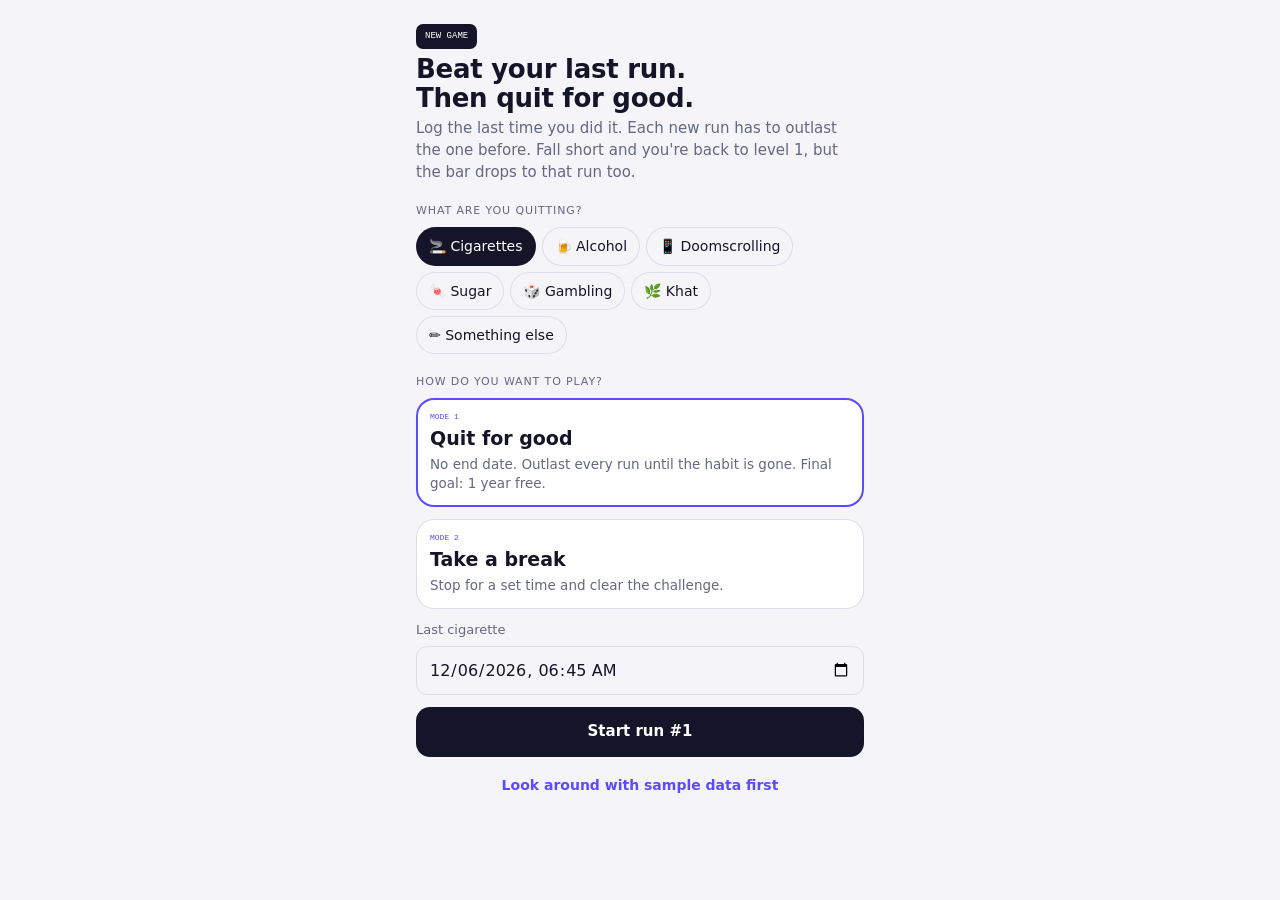
==== index.html @ c0fa637f "First version of Play and Quit PWA Phone-first quit tracker: beat your last run (the Boss) to level " ====
<!doctype html>
<html lang="en">
<head>
<meta charset="utf-8">
<meta name="viewport" content="width=device-width,initial-scale=1,viewport-fit=cover">
<meta http-equiv="Content-Security-Policy" content="default-src 'none'; script-src 'self'; style-src 'self' 'unsafe-inline' https://fonts.googleapis.com; font-src https://fonts.gstatic.com; img-src 'self' data:; connect-src 'self'; manifest-src 'self'; worker-src 'self'; base-uri 'none'; form-action 'none'; object-src 'none'">
<meta name="referrer" content="no-referrer">
<title>Play and Quit</title>
<meta name="theme-color" content="#170f35">
<link rel="stylesheet" href="https://fonts.googleapis.com/css2?family=Bricolage+Grotesque:opsz,wght@12..96,600;12..96,800&family=DM+Sans:wght@400;500;700&family=Press+Start+2P&family=JetBrains+Mono:wght@500;700&display=swap">
<link rel="manifest" href="manifest.webmanifest">
<link rel="icon" href="icon.svg" type="image/svg+xml">
<link rel="apple-touch-icon" href="icon-192.png">
<meta name="apple-mobile-web-app-capable" content="yes">
<meta name="mobile-web-app-capable" content="yes">
<link rel="stylesheet" href="app.css">
<style>:root{padding-top:env(safe-area-inset-top,0px)}body{margin:0}[hidden]{display:none!important}</style>
</head>
<body>
<div class="app" id="app"></div>
<div id="layer"></div>
<script src="app.js"></script>
</body>
</html>
---- app.css ----
/* Layout: one phone-width column. A clean light shell, with a dark arcade score cabinet as the centerpiece of each screen and a tab bar pinned to the bottom. */
:root{
  --bg:#f4f4f9; --card:#ffffff; --tx:#151529; --mu:#646882; --track:#e6e7f0; --line:#dcdde8;
  --btn:#151529; --btntx:#ffffff; --chip:#e9e6ff;
  --cab:#170f35; --cab2:#241a52; --cabgrid:#2e2462; --cabtx:#f4f0ff; --cabmu:#a197cf;
  --xp:#5b4bff; --amber:#ffb627; --pink:#ff4f9a; --cyan:#4fd8ff;
  --good:#12a578; --goodsoft:#dcf5ec; --warnsoft:#ffe7f0; --warntx:#b81f5e;
  --f-display:"Bricolage Grotesque","Segoe UI",system-ui,sans-serif;
  --f-body:"DM Sans",system-ui,-apple-system,"Noto Sans Ethiopic",sans-serif;
  --f-pixel:"Press Start 2P","Courier New",monospace;
  --f-mono:"JetBrains Mono",ui-monospace,Menlo,monospace;
}
@media (prefers-color-scheme: dark){:root:not([data-theme="light"]){
  --bg:#0f0f19; --card:#1a1a29; --tx:#f0f0f8; --mu:#9b9eb8; --track:#2a2b3e; --line:#2f3045;
  --btn:#f0f0f8; --btntx:#151529; --chip:#2a2552; --goodsoft:#123a2e; --warnsoft:#3a1828; --warntx:#ff8ab8; color-scheme:dark}}
:root[data-theme="dark"]{
  --bg:#0f0f19; --card:#1a1a29; --tx:#f0f0f8; --mu:#9b9eb8; --track:#2a2b3e; --line:#2f3045;
  --btn:#f0f0f8; --btntx:#151529; --chip:#2a2552; --goodsoft:#123a2e; --warnsoft:#3a1828; --warntx:#ff8ab8; color-scheme:dark}
*{box-sizing:border-box}
html,body{height:100%}
body{background:var(--bg);color:var(--tx);font-family:var(--f-body);font-size:15px;line-height:1.45;-webkit-tap-highlight-color:transparent}
button,input,select,textarea{font:inherit;color:inherit}
button{cursor:pointer}
:focus-visible{outline:3px solid var(--xp);outline-offset:2px}
.app{max-width:480px;margin:0 auto;min-height:100%;display:flex;flex-direction:column;
  padding-left:max(16px,env(safe-area-inset-left,0px));padding-right:max(16px,env(safe-area-inset-right,0px));padding-block:12px calc(92px + env(safe-area-inset-bottom,0px))}
.app.nonav{padding-bottom:calc(24px + env(safe-area-inset-bottom,0px))}
.view{display:flex;flex-direction:column;gap:12px}

/* top bar */
.top{display:flex;justify-content:space-between;align-items:center;gap:10px;padding:4px 0}
.habit{display:flex;gap:8px;align-items:center;font-weight:700;font-size:15px;background:none;border:0;padding:4px 0;min-width:0}
.habit i{width:32px;height:32px;border-radius:10px;background:var(--chip);display:grid;place-items:center;font-style:normal;font-size:16px;flex:none}
.habit span{overflow:hidden;text-overflow:ellipsis;white-space:nowrap}
.habit .car{font-size:11px;color:var(--mu)}
.lvl{font:9px/1 var(--f-pixel);background:var(--btn);color:var(--btntx);padding:8px 9px;border-radius:7px;white-space:nowrap}
h1.h{font:800 26px/1.1 var(--f-display);margin:0;letter-spacing:-.01em;text-wrap:balance}

/* buttons */
.row2{display:flex;gap:8px}
.btn{flex:1;border:0;border-radius:14px;padding:14px 12px;font-weight:700;font-size:15px;background:var(--btn);color:var(--btntx)}
.btn.ghost{background:var(--card);color:var(--tx);box-shadow:inset 0 0 0 1px var(--line)}
.btn.px{font:11px/1.4 var(--f-pixel);letter-spacing:.04em;border-radius:9px;background:var(--pink);color:#1a0820;box-shadow:0 4px 0 #a5235d}
.btn.amber{background:var(--amber);color:#2a1a00;box-shadow:0 4px 0 #b57900}
.btn.danger{background:var(--warnsoft);color:var(--warntx)}
.btn:active{transform:translateY(1px)}
.btn.sm{flex:none;padding:9px 12px;font-size:13px;border-radius:10px}
.link{background:none;border:0;color:var(--xp);font-weight:700;padding:6px 0;font-size:14px}

/* arcade cabinet */
.cab{background:var(--cab);color:var(--cabtx);border-radius:20px;padding:16px 16px 14px;position:relative;overflow:hidden;
  background-image:linear-gradient(var(--cabgrid) 1px,transparent 1px),linear-gradient(90deg,var(--cabgrid) 1px,transparent 1px);background-size:18px 18px}
.cab::after{content:"";position:absolute;inset:0;pointer-events:none;background:repeating-linear-gradient(0deg,rgba(0,0,0,.16) 0 1px,transparent 1px 3px)}
.cab>*{position:relative;z-index:1}
.cab .row{display:flex;justify-content:space-between;font:8px/1.6 var(--f-pixel);color:var(--cabmu)}
.cab .row b{display:block;font:700 14px var(--f-mono);color:var(--amber);margin-top:3px;font-variant-numeric:tabular-nums}
.cab .row .r{text-align:right}
.cab .lab{font:8px var(--f-pixel);color:var(--cyan);text-align:center;margin-top:12px;letter-spacing:.1em}
.cab .score{font:700 clamp(32px,10vw,42px)/1.1 var(--f-mono);text-align:center;margin-top:8px;font-variant-numeric:tabular-nums;letter-spacing:-.02em}
.cab .score small{font-size:.38em;color:var(--cabmu);margin:0 5px 0 1px}
.cab .sec{font:8px var(--f-pixel);color:var(--cabmu);text-align:center;margin-top:8px}
.blocks{display:grid;grid-template-columns:repeat(20,1fr);gap:2px;margin-top:14px}
.blocks i{height:11px;background:var(--cabgrid)}
.blocks i.on{background:var(--amber)}
.blocks i.flag{background:var(--pink)}
.blocks.won i{background:var(--cyan)}
.cab .cap{display:flex;justify-content:space-between;font:7px/1.4 var(--f-pixel);color:var(--cabmu);margin-top:7px;gap:8px}
.cab .cap b{color:var(--amber);font-weight:400}
.cab .cap b.won{color:var(--cyan)}
@keyframes blink{50%{opacity:.35}}
.beaten{animation:blink 1.2s steps(2) infinite}
@media (prefers-reduced-motion:reduce){.beaten{animation:none}}

.say{background:var(--card);border-radius:14px;padding:12px 14px;font-size:14px;color:var(--mu);line-height:1.4}
.say b{color:var(--tx)}
.say.win{background:var(--goodsoft)}
.chain{display:flex;align-items:center;gap:10px;background:var(--card);border-radius:14px;padding:12px 14px}
.chain .t{font-size:12.5px;color:var(--mu);line-height:1.3;flex:1;min-width:0}
.chain .t b{display:block;color:var(--tx);font-size:14px}
.pips{display:flex;gap:4px;flex-wrap:wrap;justify-content:flex-end;max-width:50%}
.pip{width:15px;height:15px;border-radius:4px;background:var(--track)}
.pip.on{background:var(--xp)}
.pip.now{background:transparent;box-shadow:inset 0 0 0 2px var(--xp)}
.trail{background:var(--card);border-radius:14px;padding:12px 14px}
.cap2{font-size:11px;letter-spacing:.08em;text-transform:uppercase;color:var(--mu);display:flex;justify-content:space-between;gap:8px}
.trail svg{width:100%;height:42px;display:block;margin-top:6px}

.mini{display:grid;grid-template-columns:1fr 1fr;gap:8px}
.mini>div{background:var(--card);border-radius:14px;padding:12px;font-size:12px;color:var(--mu);line-height:1.3;min-width:0}
.mini b{display:block;font:700 17px var(--f-mono);color:var(--tx);font-variant-numeric:tabular-nums;margin-bottom:2px;overflow-wrap:anywhere}

/* break quest */
.quest{background:var(--card);border-radius:18px;padding:14px;display:flex;flex-direction:column;gap:10px}
.quest .hd{display:flex;justify-content:space-between;align-items:baseline;gap:8px}
.quest .hd b{font:800 19px/1.15 var(--f-display)}
.quest .hd span{font:700 13px var(--f-mono);color:var(--mu);white-space:nowrap}
.days{display:grid;grid-template-columns:repeat(10,1fr);gap:4px}
.days i{aspect-ratio:1;border-radius:5px;background:var(--track);font:700 9px/1 var(--f-mono);display:grid;place-items:center;font-style:normal;color:var(--mu)}
.days i.ok{background:var(--good);color:#fff}
.days i.today{background:var(--amber);color:#2a1a00}
.days i.cp{box-shadow:inset 0 0 0 2px var(--xp)}
.days i.goal{background:var(--cab);color:var(--amber)}
.legend{display:flex;gap:12px;font-size:11.5px;color:var(--mu);flex-wrap:wrap}
.legend span::before{content:"";display:inline-block;width:9px;height:9px;border-radius:2px;margin-right:5px;background:var(--c)}
.legend span.cpk::before{background:transparent;box-shadow:inset 0 0 0 2px var(--xp)}

/* cleared / free banner */
.banner{background:var(--cab);color:var(--cabtx);border-radius:18px;padding:16px;text-align:center;display:flex;flex-direction:column;gap:10px}
.banner h3{font:400 15px/1.5 var(--f-pixel);color:var(--amber);margin:0}
.banner p{margin:0;font-size:14px;color:var(--cabmu)}

/* ladder */
.ladder{display:flex;flex-direction:column;gap:6px}
.rung{display:grid;grid-template-columns:38px 1fr auto;gap:10px;align-items:center;background:var(--card);border-radius:12px;padding:10px 12px}
.rung .n{font:8px var(--f-pixel);color:var(--mu)}
.rung .t{font-size:12px;color:var(--mu);line-height:1.3;min-width:0}
.rung .t b{display:block;color:var(--tx);font-size:14px}
.rung .d{font:700 14px var(--f-mono);font-variant-numeric:tabular-nums;white-space:nowrap}
.rung.up .d{color:var(--good)}
.rung.down{background:var(--warnsoft)}
.rung.down .d{color:var(--warntx)}
.rung.live{box-shadow:inset 0 0 0 2px var(--xp)}
.rung.live .d{color:var(--xp)}
.goals{display:flex;gap:6px;flex-wrap:wrap}
.goals span{font:7px/1 var(--f-pixel);padding:8px 7px;border-radius:5px;background:var(--track);color:var(--mu)}
.goals span.got{background:var(--cab);color:var(--amber)}
.goals span.boss{background:transparent;box-shadow:inset 0 0 0 2px var(--pink);color:var(--pink)}
.goals span.boss.got{background:var(--pink);color:#1a0820}
.empty{color:var(--mu);font-size:14px;text-align:center;padding:18px 10px;background:var(--card);border-radius:14px}

/* forms */
.sect{font-size:11px;letter-spacing:.08em;text-transform:uppercase;color:var(--mu);margin:8px 0 -4px}
.card{background:var(--card);border-radius:16px;padding:14px;display:flex;flex-direction:column;gap:12px;box-shadow:inset 0 0 0 1px var(--line)}
.fld{display:flex;flex-direction:column;gap:6px;font-size:13px;color:var(--mu)}
.fld input,.fld select,.fld textarea{background:var(--bg);border:1px solid var(--line);border-radius:11px;padding:11px 12px;font-size:16px;color:var(--tx);width:100%;min-width:0}
.fld textarea{font:12px/1.4 var(--f-mono);min-height:90px;resize:vertical}
.inline{display:flex;gap:8px}
.inline>*{flex:1;min-width:0}
.chips{display:flex;gap:6px;flex-wrap:wrap}
.chip{border:0;font-size:14px;padding:9px 13px;border-radius:999px;background:var(--bg);color:var(--tx);box-shadow:inset 0 0 0 1px var(--line)}
.chip.on{background:var(--btn);color:var(--btntx);box-shadow:none}
.mode{border:0;text-align:left;border-radius:18px;padding:14px;background:var(--card);display:flex;flex-direction:column;gap:6px;box-shadow:inset 0 0 0 1px var(--line);width:100%}
.mode.sel{box-shadow:inset 0 0 0 2px var(--xp)}
.mode .tag{font:8px var(--f-pixel);color:var(--xp)}
.mode h3{margin:0;font:800 19px var(--f-display);color:var(--tx)}
.mode p{margin:0;font-size:13.5px;color:var(--mu);line-height:1.4}
.toggle{display:flex;justify-content:space-between;align-items:center;gap:12px;font-size:15px;color:var(--tx)}
.toggle small{display:block;color:var(--mu);font-size:12.5px}
.sw{position:relative;width:48px;height:28px;flex:none}
.sw input{opacity:0;position:absolute;inset:0;margin:0;cursor:pointer}
.sw span{position:absolute;inset:0;border-radius:99px;background:var(--track);transition:background .15s;pointer-events:none}
.sw span::after{content:"";position:absolute;top:3px;left:3px;width:22px;height:22px;border-radius:50%;background:#fff;box-shadow:0 1px 3px rgba(0,0,0,.25);transition:transform .15s}
.sw input:checked+span{background:var(--xp)}
.sw input:checked+span::after{transform:translateX(20px)}
.sw input:focus-visible+span{outline:3px solid var(--xp);outline-offset:2px}
.note{font-size:12.5px;color:var(--mu);margin:0}
.err{font-size:13px;color:var(--warntx);margin:0}

/* tab bar */
.tabs{position:fixed;left:0;right:0;bottom:0;z-index:20;background:var(--card);box-shadow:0 -1px 0 var(--line);
  padding:8px max(16px,env(safe-area-inset-right,0px)) calc(8px + env(safe-area-inset-bottom,0px)) max(16px,env(safe-area-inset-left,0px))}
.tabs div{max-width:480px;margin:0 auto;display:flex;gap:6px}
.tab{flex:1;border:0;background:none;border-radius:12px;padding:8px 4px;display:flex;flex-direction:column;align-items:center;gap:3px;font-size:12px;font-weight:700;color:var(--mu)}
.tab svg{width:22px;height:22px}
.tab.on{color:var(--tx);background:var(--bg)}

/* sheets and overlays */
.scrim{position:fixed;inset:0;z-index:40;background:rgba(10,8,30,.5);display:flex;align-items:flex-end;justify-content:center}
.sheet{background:var(--bg);width:100%;max-width:480px;border-radius:22px 22px 0 0;max-height:92%;overflow:auto;display:flex;flex-direction:column;gap:12px;
  padding:18px max(16px,env(safe-area-inset-right,0px)) calc(20px + env(safe-area-inset-bottom,0px)) max(16px,env(safe-area-inset-left,0px))}
.sheet h2{font:800 22px/1.15 var(--f-display);margin:0}
.sheet .grab{width:40px;height:5px;border-radius:9px;background:var(--line);align-self:center;margin-top:-6px}
.hlist{display:flex;flex-direction:column;gap:6px}
.hitem{display:flex;align-items:center;gap:10px;border:0;background:var(--card);border-radius:14px;padding:12px;text-align:left;width:100%;box-shadow:inset 0 0 0 1px var(--line)}
.hitem.on{box-shadow:inset 0 0 0 2px var(--xp)}
.hitem i{width:34px;height:34px;border-radius:10px;background:var(--chip);display:grid;place-items:center;font-style:normal;font-size:17px;flex:none}
.hitem span{flex:1;min-width:0;font-weight:700}
.hitem small{display:block;font-weight:400;color:var(--mu);font-size:12.5px}

.over{position:fixed;inset:0;z-index:50;background:var(--cab);color:var(--cabtx);overflow:auto;
  background-image:linear-gradient(var(--cabgrid) 1px,transparent 1px),linear-gradient(90deg,var(--cabgrid) 1px,transparent 1px);background-size:20px 20px}
.over .in{max-width:480px;margin:0 auto;min-height:100%;display:flex;flex-direction:column;gap:14px;text-align:center;
  padding:calc(40px + env(safe-area-inset-top,0px)) max(16px,env(safe-area-inset-right,0px)) calc(24px + env(safe-area-inset-bottom,0px)) max(16px,env(safe-area-inset-left,0px))}
.over h4{font:400 clamp(22px,7vw,28px)/1.45 var(--f-pixel);color:var(--pink);margin:10px 0 0;text-shadow:3px 3px 0 #4a1036}
.over h4.up{color:var(--amber);text-shadow:3px 3px 0 #5a3a00}
.over h4.first{color:var(--cyan);text-shadow:3px 3px 0 #0b3d52}
.over p{margin:0;font-size:15px;color:var(--cabmu)}
.vs{display:grid;grid-template-columns:1fr auto 1fr;gap:8px;align-items:center;background:var(--cab2);border-radius:12px;padding:14px 10px}
.vs div{font:7px/1.8 var(--f-pixel);color:var(--cabmu)}
.vs b{display:block;font:700 17px var(--f-mono);color:var(--cabtx)}
.vs .won b{color:var(--amber)}
.vs .x{font:11px var(--f-pixel);color:var(--pink)}
.lose{display:flex;justify-content:space-between;font:8px var(--f-pixel);color:var(--cabmu);padding:0 4px}
.lose b{color:var(--pink);font:700 14px var(--f-mono)}
.lose b.up{color:var(--amber)}
.newb{background:var(--cab2);border-radius:12px;padding:12px;font-size:14px;color:var(--cabtx);text-align:left;line-height:1.45}
.newb b{color:var(--cyan)}
.over .gap{margin-top:auto;display:flex;flex-direction:column;gap:10px;padding-top:10px}
.over .btn.ghost{background:transparent;color:var(--cabmu);box-shadow:inset 0 0 0 2px var(--cabgrid)}

.toast{position:fixed;left:50%;transform:translateX(-50%);bottom:calc(96px + env(safe-area-inset-bottom,0px));z-index:60;background:var(--cab);color:var(--cabtx);
  padding:12px 16px;border-radius:14px;font-size:14px;max-width:calc(100% - 32px);width:max-content;box-shadow:0 10px 30px -10px rgba(0,0,0,.5);text-align:center}
.toast b{color:var(--amber);font:9px var(--f-pixel);display:block;margin-bottom:4px}

/* onboarding */
.hero{display:flex;flex-direction:column;gap:6px;padding-top:12px}
.hero .lvl{align-self:flex-start}
.hero p{margin:0;color:var(--mu)}
.rulebox{display:grid;gap:8px}
.rulebox div{font-size:13.5px;color:var(--mu);border-left:3px solid var(--xp);padding:2px 0 2px 10px}
.rulebox b{color:var(--tx)}
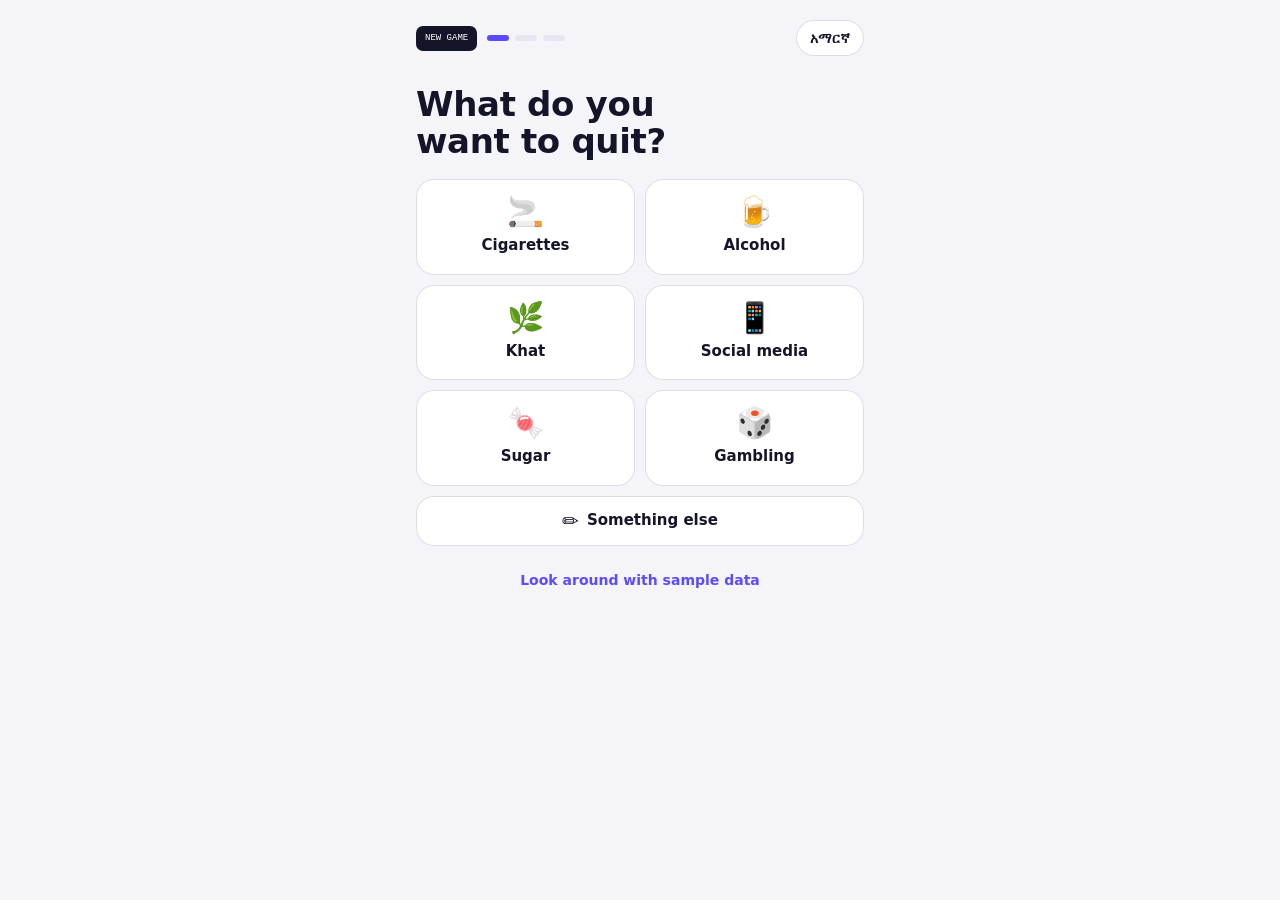
==== commit 044e461f: "Simplify first page into 3 steps and add Amharic Onboarding is now one question per screen: what to " ====
--- a/index.html
+++ b/index.html
@@ -7,7 +7,7 @@
 <meta name="referrer" content="no-referrer">
 <title>Play and Quit</title>
 <meta name="theme-color" content="#170f35">
-<link rel="stylesheet" href="https://fonts.googleapis.com/css2?family=Bricolage+Grotesque:opsz,wght@12..96,600;12..96,800&family=DM+Sans:wght@400;500;700&family=Press+Start+2P&family=JetBrains+Mono:wght@500;700&display=swap">
+<link rel="stylesheet" href="https://fonts.googleapis.com/css2?family=Bricolage+Grotesque:opsz,wght@12..96,600;12..96,800&family=DM+Sans:wght@400;500;700&family=Press+Start+2P&family=JetBrains+Mono:wght@500;700&family=Noto+Sans+Ethiopic:wght@400;700&display=swap">
 <link rel="manifest" href="manifest.webmanifest">
 <link rel="icon" href="icon.svg" type="image/svg+xml">
 <link rel="apple-touch-icon" href="icon-192.png">
--- a/app.css
+++ b/app.css
@@ -5,9 +5,9 @@
   --cab:#170f35; --cab2:#241a52; --cabgrid:#2e2462; --cabtx:#f4f0ff; --cabmu:#a197cf;
   --xp:#5b4bff; --amber:#ffb627; --pink:#ff4f9a; --cyan:#4fd8ff;
   --good:#12a578; --goodsoft:#dcf5ec; --warnsoft:#ffe7f0; --warntx:#b81f5e;
-  --f-display:"Bricolage Grotesque","Segoe UI",system-ui,sans-serif;
-  --f-body:"DM Sans",system-ui,-apple-system,"Noto Sans Ethiopic",sans-serif;
-  --f-pixel:"Press Start 2P","Courier New",monospace;
+  --f-display:"Bricolage Grotesque","Noto Sans Ethiopic","Segoe UI",system-ui,sans-serif;
+  --f-body:"DM Sans","Noto Sans Ethiopic",system-ui,-apple-system,sans-serif;
+  --f-pixel:"Press Start 2P","Noto Sans Ethiopic","Courier New",monospace;
   --f-mono:"JetBrains Mono",ui-monospace,Menlo,monospace;
 }
 @media (prefers-color-scheme: dark){:root:not([data-theme="light"]){
@@ -209,3 +209,32 @@
 .rulebox{display:grid;gap:8px}
 .rulebox div{font-size:13.5px;color:var(--mu);border-left:3px solid var(--xp);padding:2px 0 2px 10px}
 .rulebox b{color:var(--tx)}
+
+/* simplified onboarding */
+.ob{gap:18px;padding-top:6px}
+.obtop{display:flex;align-items:center;justify-content:space-between;gap:10px;min-height:40px}
+.obtop>:first-child,.obtop>:last-child{flex:1 1 0}
+.obtop>:first-child{justify-self:start;text-align:left}
+.obtop .lvl{flex:0 0 auto}
+.langbtn{border:0;background:var(--card);box-shadow:inset 0 0 0 1px var(--line);border-radius:999px;padding:8px 14px;font-weight:700;font-size:14px;flex:0 0 auto!important;margin-left:auto}
+.dots{display:flex;gap:6px;flex:none}
+.dots i{width:22px;height:6px;border-radius:9px;background:var(--track)}
+.dots i.on{background:var(--xp)}
+h1.h.big{font-size:clamp(28px,8vw,34px);margin-top:10px}
+.tiles{display:grid;grid-template-columns:1fr 1fr;gap:10px}
+.tile{border:0;background:var(--card);box-shadow:inset 0 0 0 1px var(--line);border-radius:18px;padding:18px 12px;display:flex;flex-direction:column;align-items:center;gap:8px;font-weight:700;font-size:15px;color:var(--tx)}
+.tile i{font-style:normal;font-size:30px;line-height:1}
+.tile.on{box-shadow:inset 0 0 0 2px var(--xp)}
+.tile.wide{grid-column:1/-1;flex-direction:row;justify-content:center;padding:14px}
+.tile.wide i{font-size:20px}
+.link.center{align-self:center}
+.chip.big{padding:12px 18px;font-size:15px}
+input.when{background:var(--card);border:1px solid var(--line);border-radius:14px;padding:16px;font-size:18px;width:100%;min-width:0;color:var(--tx)}
+/* Amharic: pixel-font labels switch to a readable Ethiopic face and size */
+:root[lang="am"]{--f-pixel:"Noto Sans Ethiopic","DM Sans",sans-serif}
+:root[lang="am"] .lvl,:root[lang="am"] .cab .row,:root[lang="am"] .cab .lab,:root[lang="am"] .cab .sec,:root[lang="am"] .cab .cap,
+:root[lang="am"] .mode .tag,:root[lang="am"] .goals span,:root[lang="am"] .lose,:root[lang="am"] .vs div,:root[lang="am"] .toast b{font-size:12px;font-weight:700;letter-spacing:0}
+:root[lang="am"] .cab .row b,:root[lang="am"] .vs b,:root[lang="am"] .lose b{font-family:var(--f-mono)}
+:root[lang="am"] .btn.px{font-size:16px;font-weight:700}
+:root[lang="am"] .over h4{font-weight:700;font-size:clamp(28px,9vw,36px);line-height:1.25}
+:root[lang="am"] .banner h3{font-size:22px;font-weight:700;line-height:1.3}
